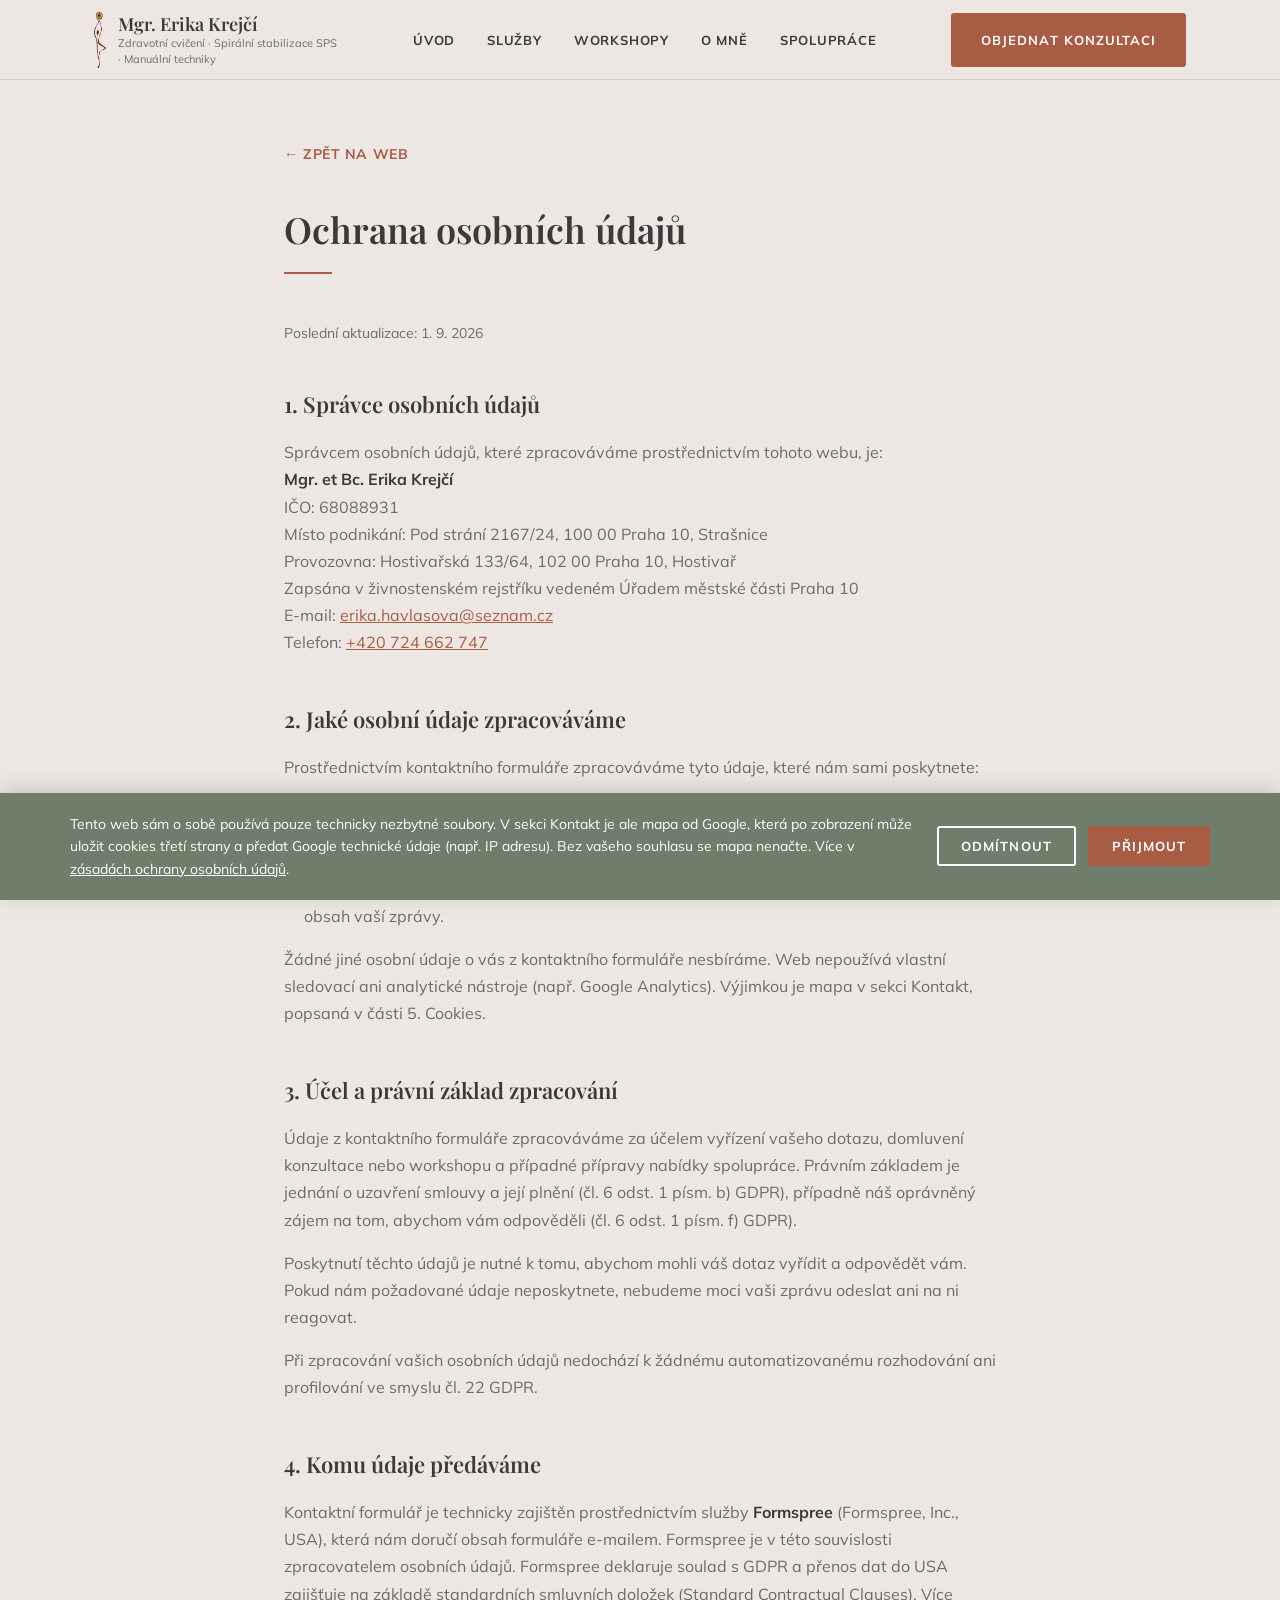
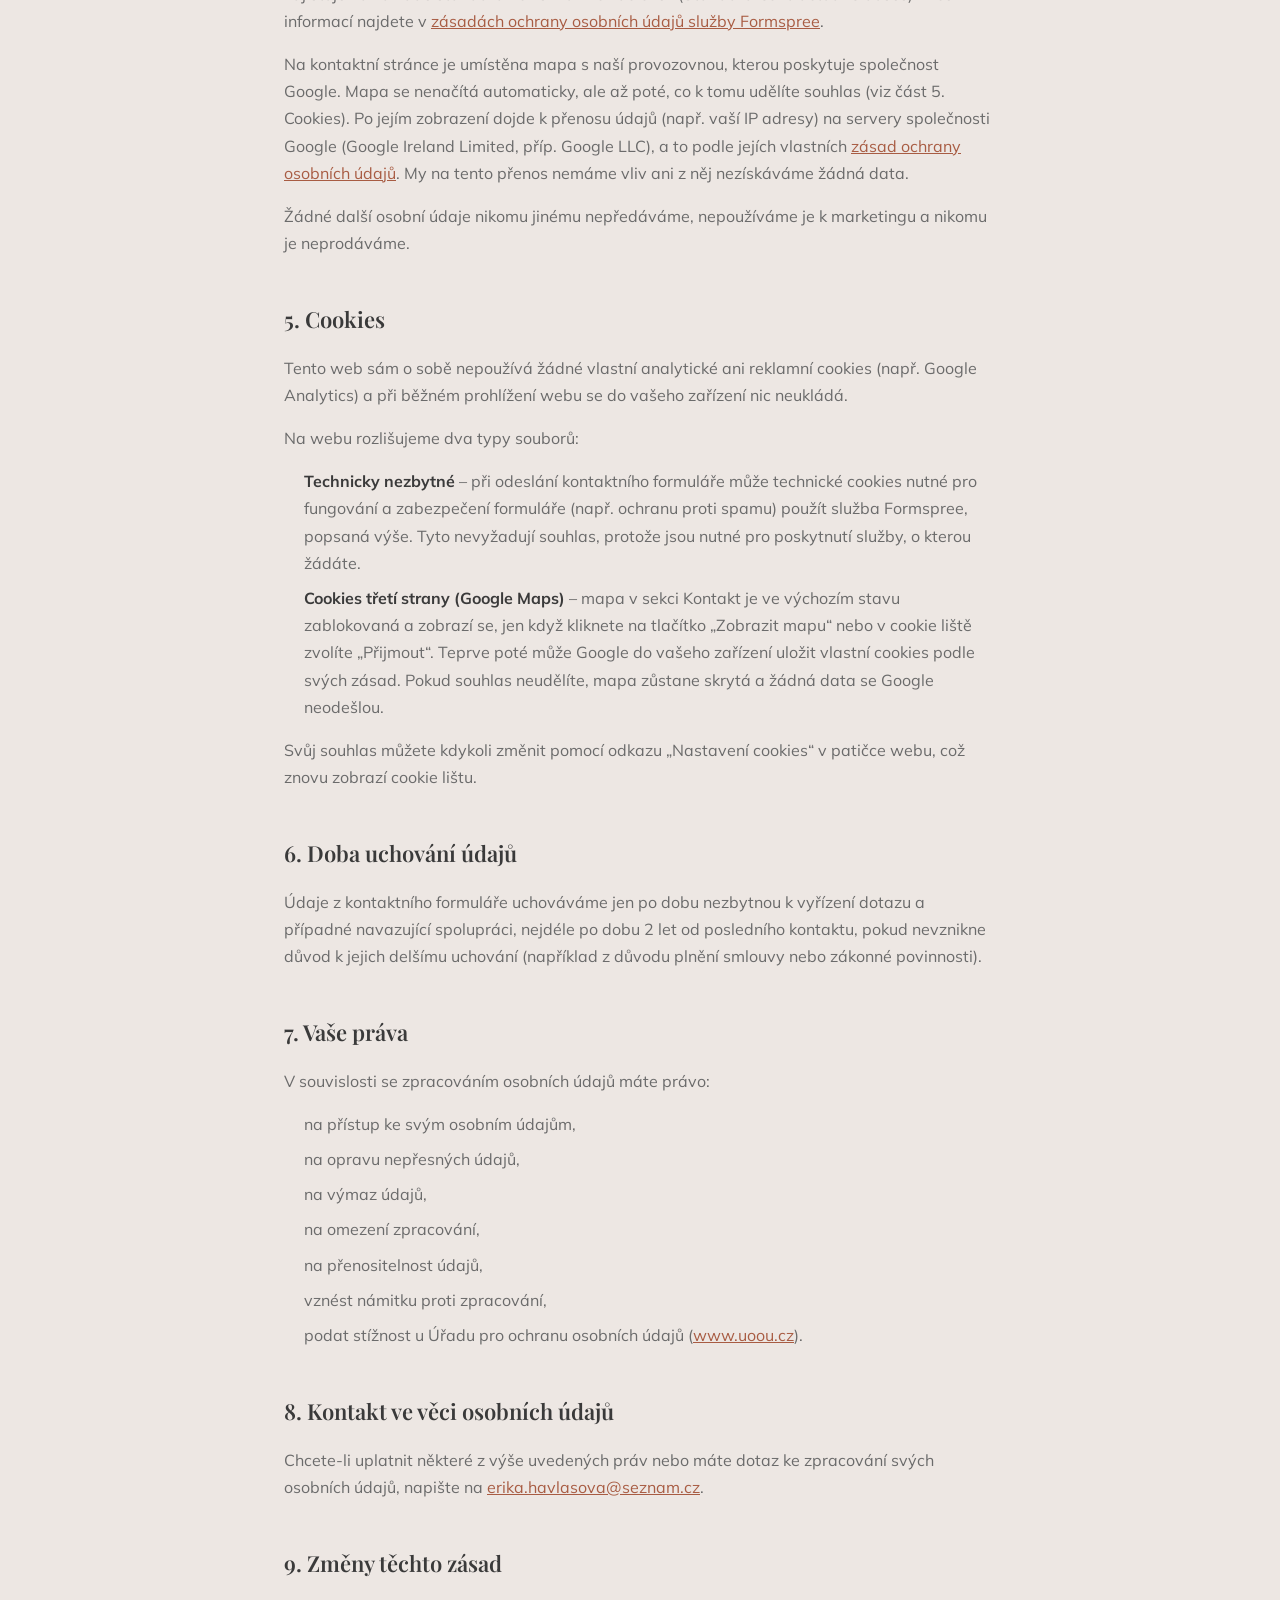
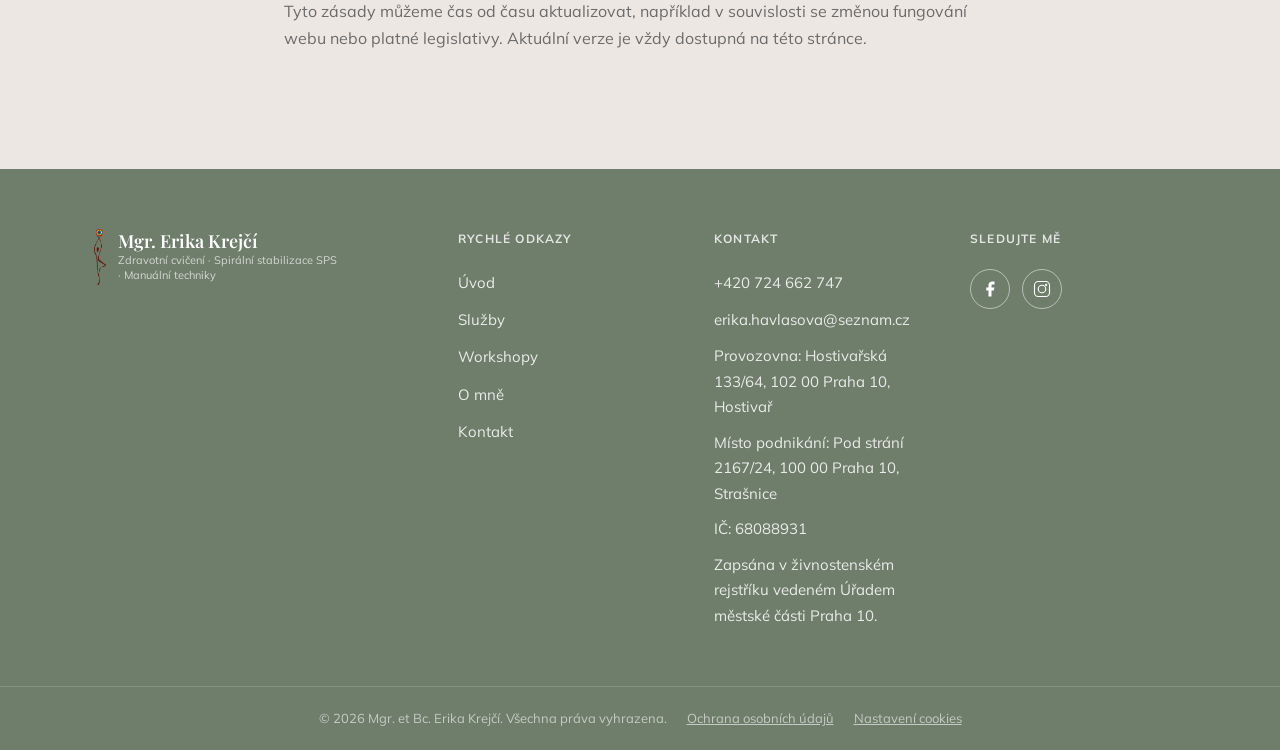
==== ochrana-osobnich-udaju.html @ 01b0af44 "Initial commit: static website for Mgr. Erika Krejčí Static HTML/CSS/JS site with real content, Form" ====
<!DOCTYPE html>
<html lang="cs">
<head>
  <meta charset="UTF-8">
  <meta name="viewport" content="width=device-width, initial-scale=1.0">
  <meta name="robots" content="noindex, follow">
  <meta name="description" content="Zásady ochrany osobních údajů webu Mgr. et Bc. Erika Krejčí.">
  <title>Ochrana osobních údajů | Mgr. et Bc. Erika Krejčí</title>
  <link rel="icon" href="favicon.ico" sizes="any">
  <link rel="icon" type="image/png" sizes="32x32" href="img/favicon-32.png">
  <link rel="icon" type="image/png" sizes="16x16" href="img/favicon-16.png">
  <link rel="apple-touch-icon" sizes="180x180" href="img/apple-touch-icon.png">
  <link rel="preload" href="fonts/mulish-700.woff2" as="font" type="font/woff2" crossorigin>
  <link rel="preload" href="fonts/playfair-600.woff2" as="font" type="font/woff2" crossorigin>
  <link rel="stylesheet" href="css/fonts.css">
  <link rel="stylesheet" href="css/style.css">
</head>
<body>

  <!-- Header -->
  <header class="header" id="header">
    <div class="container header__inner">
      <a href="index.html#uvod" class="logo" aria-label="Mgr. Erika Krejčí, úvod">
        <img src="img/logo.png" alt="Logo Mgr. Erika Krejčí" class="logo__icon">
        <div class="logo__text">
          <span class="logo__name">Mgr. Erika Krejčí</span>
          <span class="logo__tagline">Zdravotní cvičení · Spirální stabilizace SPS · Manuální techniky</span>
        </div>
      </a>

      <nav class="nav" id="nav" aria-label="Hlavní navigace">
        <ul class="nav__list">
          <li><a href="index.html#uvod" class="nav__link">Úvod</a></li>
          <li><a href="index.html#sluzby" class="nav__link">Služby</a></li>
          <li><a href="index.html#workshopy" class="nav__link">Workshopy</a></li>
          <li><a href="index.html#o-mne" class="nav__link">O mně</a></li>
          <li><a href="index.html#spoluprace" class="nav__link">Spolupráce</a></li>
        </ul>
      </nav>

      <a href="index.html#kontakt" class="btn btn--primary header__cta">Objednat konzultaci</a>

      <button class="nav-toggle" id="navToggle" aria-label="Otevřít menu" aria-expanded="false" aria-controls="nav">
        <span></span>
        <span></span>
        <span></span>
      </button>
    </div>
  </header>

  <main>
    <section class="legal">
      <div class="container legal__container">
        <a href="index.html" class="legal__back">← Zpět na web</a>
        <h1 class="section__title">Ochrana osobních údajů</h1>
        <p class="legal__updated">Poslední aktualizace: 1. 9. 2026</p>

        <div class="legal__content">
          <h2>1. Správce osobních údajů</h2>
          <p>
            Správcem osobních údajů, které zpracováváme prostřednictvím tohoto webu, je:<br>
            <strong>Mgr. et Bc. Erika Krejčí</strong><br>
            IČO: 68088931<br>
            Místo podnikání: Pod strání 2167/24, 100 00 Praha 10, Strašnice<br>
            Provozovna: Hostivařská 133/64, 102 00 Praha 10, Hostivař<br>
            Zapsána v živnostenském rejstříku vedeném Úřadem městské části Praha 10<br>
            E-mail: <a href="mailto:erika.havlasova@seznam.cz">erika.havlasova@seznam.cz</a><br>
            Telefon: <a href="tel:+420724662747">+420 724 662 747</a>
          </p>

          <h2>2. Jaké osobní údaje zpracováváme</h2>
          <p>Prostřednictvím kontaktního formuláře zpracováváme tyto údaje, které nám sami poskytnete:</p>
          <ul>
            <li>jméno a příjmení,</li>
            <li>e-mailová adresa,</li>
            <li>telefonní číslo (nepovinné),</li>
            <li>obsah vaší zprávy.</li>
          </ul>
          <p>Žádné jiné osobní údaje o vás z kontaktního formuláře nesbíráme. Web nepoužívá vlastní sledovací ani analytické nástroje (např. Google Analytics). Výjimkou je mapa v sekci Kontakt, popsaná v části 5. Cookies.</p>

          <h2>3. Účel a právní základ zpracování</h2>
          <p>
            Údaje z kontaktního formuláře zpracováváme za účelem vyřízení vašeho dotazu, domluvení konzultace nebo
            workshopu a případné přípravy nabídky spolupráce. Právním základem je jednání o uzavření smlouvy a její
            plnění (čl. 6 odst. 1 písm. b) GDPR), případně náš oprávněný zájem na tom, abychom vám odpověděli
            (čl. 6 odst. 1 písm. f) GDPR).
          </p>
          <p>
            Poskytnutí těchto údajů je nutné k tomu, abychom mohli váš dotaz vyřídit a odpovědět vám. Pokud nám
            požadované údaje neposkytnete, nebudeme moci vaši zprávu odeslat ani na ni reagovat.
          </p>
          <p>
            Při zpracování vašich osobních údajů nedochází k žádnému automatizovanému rozhodování ani profilování
            ve smyslu čl. 22 GDPR.
          </p>

          <h2>4. Komu údaje předáváme</h2>
          <p>
            Kontaktní formulář je technicky zajištěn prostřednictvím služby <strong>Formspree</strong>
            (Formspree, Inc., USA), která nám doručí obsah formuláře e-mailem. Formspree je v této souvislosti
            zpracovatelem osobních údajů. Formspree deklaruje soulad s GDPR a přenos dat do USA zajišťuje na základě
            standardních smluvních doložek (Standard Contractual Clauses). Více informací najdete v
            <a href="https://formspree.io/legal/privacy-policy/" target="_blank" rel="noopener noreferrer">zásadách ochrany osobních údajů služby Formspree</a>.
          </p>
          <p>
            Na kontaktní stránce je umístěna mapa s naší provozovnou, kterou poskytuje společnost Google. Mapa se
            nenačítá automaticky, ale až poté, co k tomu udělíte souhlas (viz část 5. Cookies). Po jejím zobrazení
            dojde k přenosu údajů (např. vaší IP adresy) na servery společnosti Google (Google Ireland Limited,
            příp. Google LLC), a to podle jejích vlastních
            <a href="https://policies.google.com/privacy" target="_blank" rel="noopener noreferrer">zásad ochrany osobních údajů</a>.
            My na tento přenos nemáme vliv ani z něj nezískáváme žádná data.
          </p>
          <p>Žádné další osobní údaje nikomu jinému nepředáváme, nepoužíváme je k marketingu a nikomu je neprodáváme.</p>

          <h2>5. Cookies</h2>
          <p>
            Tento web sám o sobě nepoužívá žádné vlastní analytické ani reklamní cookies (např. Google Analytics)
            a při běžném prohlížení webu se do vašeho zařízení nic neukládá.
          </p>
          <p>Na webu rozlišujeme dva typy souborů:</p>
          <ul>
            <li>
              <strong>Technicky nezbytné</strong> – při odeslání kontaktního formuláře může technické cookies nutné
              pro fungování a zabezpečení formuláře (např. ochranu proti spamu) použít služba Formspree, popsaná
              výše. Tyto nevyžadují souhlas, protože jsou nutné pro poskytnutí služby, o kterou žádáte.
            </li>
            <li>
              <strong>Cookies třetí strany (Google Maps)</strong> – mapa v sekci Kontakt je ve výchozím stavu
              zablokovaná a zobrazí se, jen když kliknete na tlačítko „Zobrazit mapu“ nebo v cookie liště zvolíte
              „Přijmout“. Teprve poté může Google do vašeho zařízení uložit vlastní cookies podle svých zásad.
              Pokud souhlas neudělíte, mapa zůstane skrytá a žádná data se Google neodešlou.
            </li>
          </ul>
          <p>
            Svůj souhlas můžete kdykoli změnit pomocí odkazu „Nastavení cookies“ v patičce webu, což znovu zobrazí
            cookie lištu.
          </p>

          <h2>6. Doba uchování údajů</h2>
          <p>
            Údaje z kontaktního formuláře uchováváme jen po dobu nezbytnou k vyřízení dotazu a případné navazující
            spolupráci, nejdéle po dobu 2 let od posledního kontaktu, pokud nevznikne důvod k jejich delšímu uchování
            (například z důvodu plnění smlouvy nebo zákonné povinnosti).
          </p>

          <h2>7. Vaše práva</h2>
          <p>V souvislosti se zpracováním osobních údajů máte právo:</p>
          <ul>
            <li>na přístup ke svým osobním údajům,</li>
            <li>na opravu nepřesných údajů,</li>
            <li>na výmaz údajů,</li>
            <li>na omezení zpracování,</li>
            <li>na přenositelnost údajů,</li>
            <li>vznést námitku proti zpracování,</li>
            <li>podat stížnost u Úřadu pro ochranu osobních údajů (<a href="https://www.uoou.cz" target="_blank" rel="noopener noreferrer">www.uoou.cz</a>).</li>
          </ul>

          <h2>8. Kontakt ve věci osobních údajů</h2>
          <p>
            Chcete-li uplatnit některé z výše uvedených práv nebo máte dotaz ke zpracování svých osobních údajů,
            napište na <a href="mailto:erika.havlasova@seznam.cz">erika.havlasova@seznam.cz</a>.
          </p>

          <h2>9. Změny těchto zásad</h2>
          <p>
            Tyto zásady můžeme čas od času aktualizovat, například v souvislosti se změnou fungování webu nebo
            platné legislativy. Aktuální verze je vždy dostupná na této stránce.
          </p>
        </div>
      </div>
    </section>
  </main>

  <!-- Footer -->
  <footer class="footer">
    <div class="container footer__inner">
      <div class="footer__brand">
        <a href="index.html#uvod" class="logo logo--footer" aria-label="Mgr. Erika Krejčí, úvod">
          <img src="img/logo.png" alt="Logo Mgr. Erika Krejčí" class="logo__icon">
          <div class="logo__text">
            <span class="logo__name">Mgr. Erika Krejčí</span>
            <span class="logo__tagline">Zdravotní cvičení · Spirální stabilizace SPS · Manuální techniky</span>
          </div>
        </a>
      </div>

      <div class="footer__links">
        <h3 class="footer__heading">Rychlé odkazy</h3>
        <ul class="footer__list">
          <li><a href="index.html#uvod">Úvod</a></li>
          <li><a href="index.html#sluzby">Služby</a></li>
          <li><a href="index.html#workshopy">Workshopy</a></li>
          <li><a href="index.html#o-mne">O mně</a></li>
          <li><a href="index.html#kontakt">Kontakt</a></li>
        </ul>
      </div>

      <div class="footer__contact">
        <h3 class="footer__heading">Kontakt</h3>
        <ul class="footer__list">
          <li><a href="tel:+420724662747">+420 724 662 747</a></li>
          <li><a href="mailto:erika.havlasova@seznam.cz">erika.havlasova@seznam.cz</a></li>
          <li>Provozovna: Hostivařská 133/64, 102 00 Praha 10, Hostivař</li>
          <li>Místo podnikání: Pod strání 2167/24, 100 00 Praha 10, Strašnice</li>
          <li>IČ: 68088931</li>
          <li>Zapsána v živnostenském rejstříku vedeném Úřadem městské části Praha 10.</li>
        </ul>
      </div>

      <div class="footer__social">
        <h3 class="footer__heading">Sledujte mě</h3>
        <div class="footer__social-links">
          <a href="#" class="footer__social-link" aria-label="Facebook">
            <svg viewBox="0 0 24 24" fill="currentColor" aria-hidden="true"><path d="M18 2h-3a5 5 0 00-5 5v3H7v4h3v8h4v-8h3l1-4h-4V7a1 1 0 011-1h3z"/></svg>
          </a>
          <a href="#" class="footer__social-link" aria-label="Instagram">
            <svg viewBox="0 0 24 24" fill="none" stroke="currentColor" stroke-width="1.5" aria-hidden="true"><rect x="2" y="2" width="20" height="20" rx="5"/><circle cx="12" cy="12" r="5"/><circle cx="17.5" cy="6.5" r="1.5" fill="currentColor" stroke="none"/></svg>
          </a>
        </div>
      </div>
    </div>

    <div class="footer__bottom">
      <div class="container footer__bottom-inner">
        <p>&copy; 2026 Mgr. et Bc. Erika Krejčí. Všechna práva vyhrazena.</p>
        <a href="ochrana-osobnich-udaju.html" class="footer__bottom-link">Ochrana osobních údajů</a>
        <button type="button" class="footer__bottom-link footer__bottom-link--btn" id="cookieSettingsLink">Nastavení cookies</button>
      </div>
    </div>
  </footer>

  <!-- Cookie lišta: souhlas s cookies třetích stran (Google Maps) -->
  <div class="cookie-banner" id="cookieBanner" role="dialog" aria-live="polite" aria-label="Nastavení cookies" hidden>
    <div class="cookie-banner__inner">
      <p class="cookie-banner__text">
        Tento web sám o sobě používá pouze technicky nezbytné soubory. V sekci Kontakt je ale mapa od Google, která
        po zobrazení může uložit cookies třetí strany a předat Google technické údaje (např. IP adresu). Bez vašeho
        souhlasu se mapa nenačte. Více v <a href="ochrana-osobnich-udaju.html">zásadách ochrany osobních údajů</a>.
      </p>
      <div class="cookie-banner__actions">
        <button type="button" class="btn btn--outline cookie-banner__btn" id="cookieReject">Odmítnout</button>
        <button type="button" class="btn btn--primary cookie-banner__btn" id="cookieAccept">Přijmout</button>
      </div>
    </div>
  </div>

  <script src="js/main.js"></script>
</body>
</html>
---- css/fonts.css ----
/* Self-hosted fonts, custom-subset to guarantee full Czech diacritic
   support (č, ď, ě, ň, ř, š, ť, ů, ž, …). Each file is a single face
   with no unicode-range splitting, so there is no risk of the browser
   picking a fallback system font mid-word for accented capitals. */

/* --- Mulish (body text) --- */
@font-face {
  font-family: 'Mulish';
  font-style: normal;
  font-weight: 300;
  font-display: swap;
  src: url('../fonts/mulish-300.woff2') format('woff2');
}

@font-face {
  font-family: 'Mulish';
  font-style: normal;
  font-weight: 400;
  font-display: swap;
  src: url('../fonts/mulish-400.woff2') format('woff2');
}

@font-face {
  font-family: 'Mulish';
  font-style: normal;
  font-weight: 700;
  font-display: swap;
  src: url('../fonts/mulish-700.woff2') format('woff2');
}

/* --- Playfair Display (headings) --- */
@font-face {
  font-family: 'Playfair Display';
  font-style: normal;
  font-weight: 400;
  font-display: swap;
  src: url('../fonts/playfair-400.woff2') format('woff2');
}

@font-face {
  font-family: 'Playfair Display';
  font-style: italic;
  font-weight: 400;
  font-display: swap;
  src: url('../fonts/playfair-400-italic.woff2') format('woff2');
}

@font-face {
  font-family: 'Playfair Display';
  font-style: normal;
  font-weight: 600;
  font-display: swap;
  src: url('../fonts/playfair-600.woff2') format('woff2');
}

@font-face {
  font-family: 'Playfair Display';
  font-style: normal;
  font-weight: 700;
  font-display: swap;
  src: url('../fonts/playfair-700.woff2') format('woff2');
}
---- css/style.css ----
/* =============================================
   Mgr. Erika Krejčí – Static Website Styles
   ============================================= */

/* --- CSS Variables --- */
:root {
  --color-primary: #A85C43;
  --color-primary-dark: #8f4d38;
  --color-secondary: #DDBEAC;
  --color-bg: #EDE7E3;
  --color-bg-alt: #e4dcd6;
  --color-footer: #6F7D6B;
  --color-footer-dark: #5c6a58;
  --color-accent-gold: #E0C36A;
  --color-accent-blue: #7FA7B8;
  --color-text: #3a3a3a;
  --color-text-light: #6b6b6b;
  --color-white: #ffffff;
  --color-border: #d5ccc6;

  --font-heading: 'Playfair Display', 'Georgia', 'Times New Roman', serif;
  --font-body: 'Mulish', 'Segoe UI', 'Helvetica Neue', Arial, sans-serif;

  --container-max: 1140px;
  --header-height: 80px;
  --radius: 3px;
  --transition: 0.25s ease;
}

/* --- Reset & Base --- */
*,
*::before,
*::after {
  box-sizing: border-box;
  margin: 0;
  padding: 0;
}

html {
  scroll-behavior: smooth;
  scroll-padding-top: var(--header-height);
}

body {
  font-family: var(--font-body);
  font-size: 16px;
  line-height: 1.7;
  color: var(--color-text);
  background-color: var(--color-bg);
  -webkit-font-smoothing: antialiased;
}

img {
  max-width: 100%;
  height: auto;
  display: block;
}

a {
  color: inherit;
  text-decoration: none;
}

ul {
  list-style: none;
}

/* --- Utilities --- */
.container {
  width: 100%;
  max-width: var(--container-max);
  margin: 0 auto;
  padding: 0 24px;
}

.section {
  padding: 80px 0;
}

.section--alt {
  background-color: var(--color-bg-alt);
}

.section__title {
  font-family: var(--font-heading);
  font-size: clamp(1.75rem, 3vw, 2.25rem);
  font-weight: 600;
  color: var(--color-text);
  margin-bottom: 48px;
  position: relative;
}

.section__title::after {
  content: '';
  display: block;
  width: 48px;
  height: 2px;
  background-color: var(--color-primary);
  margin-top: 12px;
}

.section__title--center {
  text-align: center;
}

.section__title--center::after {
  margin-left: auto;
  margin-right: auto;
}

/* --- Buttons --- */
.btn {
  display: inline-block;
  font-family: var(--font-body);
  font-size: 0.8125rem;
  font-weight: 700;
  letter-spacing: 0.08em;
  text-transform: uppercase;
  padding: 14px 28px;
  border-radius: var(--radius);
  border: 2px solid transparent;
  cursor: pointer;
  transition: background-color var(--transition), color var(--transition), border-color var(--transition);
  text-align: center;
  white-space: nowrap;
}

.btn--primary {
  background-color: var(--color-primary);
  color: var(--color-white);
  border-color: var(--color-primary);
}

.btn--primary:hover {
  background-color: var(--color-primary-dark);
  border-color: var(--color-primary-dark);
}

.btn--outline {
  background-color: transparent;
  color: var(--color-primary);
  border-color: var(--color-primary);
}

.btn--outline:hover {
  background-color: var(--color-primary);
  color: var(--color-white);
}

.btn--full {
  width: 100%;
}

/* --- Header --- */
.header {
  position: fixed;
  top: 0;
  left: 0;
  right: 0;
  z-index: 1000;
  background-color: var(--color-bg);
  border-bottom: 1px solid var(--color-border);
  height: var(--header-height);
}

.header__inner {
  display: flex;
  align-items: center;
  justify-content: space-between;
  height: var(--header-height);
  gap: 24px;
}

/* Logo */
.logo {
  display: flex;
  align-items: center;
  gap: 12px;
  flex-shrink: 0;
}

.logo__icon {
  height: 56px;
  width: auto;
  object-fit: contain;
  flex-shrink: 0;
}

.logo__name {
  display: block;
  font-family: var(--font-heading);
  font-size: 1.125rem;
  font-weight: 600;
  color: var(--color-text);
  line-height: 1.3;
}

.logo__tagline {
  display: block;
  font-size: 0.6875rem;
  color: var(--color-text-light);
  line-height: 1.4;
  max-width: 220px;
}

/* Navigation */
.nav__list {
  display: flex;
  align-items: center;
  gap: 32px;
}

.nav__link {
  display: block;
  font-size: 0.8125rem;
  font-weight: 700;
  letter-spacing: 0.06em;
  text-transform: uppercase;
  color: var(--color-text);
  white-space: nowrap;
  transition: color var(--transition);
}

.nav__link:hover {
  color: var(--color-primary);
}

.header__cta {
  flex-shrink: 0;
}

/* Mobile toggle */
.nav-toggle {
  display: none;
  flex-direction: column;
  justify-content: center;
  gap: 5px;
  width: 32px;
  height: 32px;
  background: none;
  border: none;
  cursor: pointer;
  padding: 0;
}

.nav-toggle span {
  display: block;
  width: 100%;
  height: 2px;
  background-color: var(--color-text);
  transition: transform var(--transition), opacity var(--transition);
}

.nav-toggle[aria-expanded="true"] span:nth-child(1) {
  transform: translateY(7px) rotate(45deg);
}

.nav-toggle[aria-expanded="true"] span:nth-child(2) {
  opacity: 0;
}

.nav-toggle[aria-expanded="true"] span:nth-child(3) {
  transform: translateY(-7px) rotate(-45deg);
}

/* --- Hero --- */
.hero {
  padding-top: calc(var(--header-height) + 60px);
  padding-bottom: 80px;
  min-height: 90vh;
  display: flex;
  align-items: center;
}

.hero__inner {
  display: grid;
  grid-template-columns: 1fr 1fr;
  gap: 60px;
  align-items: center;
}

.hero__title {
  font-family: var(--font-heading);
  font-size: clamp(2.25rem, 5vw, 3.5rem);
  font-weight: 600;
  line-height: 1.2;
  color: var(--color-text);
  margin-bottom: 24px;
}

.hero__title em {
  font-style: italic;
  color: var(--color-primary);
}

.hero__text {
  font-size: 1.0625rem;
  color: var(--color-text-light);
  margin-bottom: 36px;
  max-width: 480px;
}

.hero__actions {
  display: flex;
  flex-wrap: wrap;
  gap: 16px;
}

.hero__photo {
  display: block;
  width: 100%;
  aspect-ratio: 4 / 5;
  object-fit: cover;
  border-radius: var(--radius);
}

/* --- Services --- */
.services__grid {
  display: grid;
  grid-template-columns: repeat(4, 1fr);
  gap: 0;
  border-top: 1px solid var(--color-border);
}

.service-card {
  padding: 36px 28px;
  border-right: 1px solid var(--color-border);
  border-bottom: 1px solid var(--color-border);
}

.service-card:nth-child(4n) {
  border-right: none;
}

.service-card__title {
  font-family: var(--font-body);
  font-size: 1rem;
  font-weight: 700;
  color: var(--color-text);
  margin-bottom: 16px;
}

.service-card__text {
  font-size: 0.9375rem;
  color: var(--color-text-light);
  margin-bottom: 24px;
}

.service-card__link {
  display: inline-block;
  background: none;
  border: none;
  padding: 0;
  font-family: inherit;
  font-size: 0.8125rem;
  font-weight: 700;
  letter-spacing: 0.04em;
  text-transform: uppercase;
  color: var(--color-primary);
  cursor: pointer;
  transition: opacity var(--transition);
}

.service-card__link:hover {
  opacity: 0.7;
}

/* --- Workshops --- */
.workshops__header {
  margin-bottom: 48px;
}

.workshops__intro {
  max-width: 560px;
}

.workshops__text {
  color: var(--color-text-light);
  margin-bottom: 28px;
}

.workshops__grid {
  display: grid;
  grid-template-columns: repeat(3, 1fr);
  gap: 24px;
}

.workshop-card {
  background-color: var(--color-bg);
  padding: 32px 28px;
  border-radius: var(--radius);
  border: 1px solid var(--color-border);
}

.workshop-card__image {
  display: block;
  aspect-ratio: 4 / 3;
  object-fit: cover;
  border-radius: calc(var(--radius) - 6px) calc(var(--radius) - 6px) 0 0;
  margin: -32px -28px 20px;
  width: calc(100% + 56px);
  max-width: none;
}

.workshop-card__date,
.workshop-card__tag {
  display: block;
  font-size: 0.8125rem;
  font-weight: 700;
  letter-spacing: 0.04em;
  text-transform: uppercase;
  color: var(--color-primary);
  margin-bottom: 12px;
}

.workshop-card__title {
  font-family: var(--font-body);
  font-size: 1.0625rem;
  font-weight: 700;
  color: var(--color-text);
  margin-bottom: 12px;
}

.workshop-card__text {
  font-size: 0.9375rem;
  color: var(--color-text-light);
  margin-bottom: 20px;
}

.workshop-card__link {
  display: inline-block;
  background: none;
  border: none;
  padding: 0;
  font-family: inherit;
  font-size: 0.8125rem;
  font-weight: 700;
  letter-spacing: 0.04em;
  text-transform: uppercase;
  color: var(--color-primary);
  cursor: pointer;
  transition: opacity var(--transition);
}

.workshop-card__link:hover {
  opacity: 0.7;
}

/* --- About --- */
.about__inner {
  display: grid;
  grid-template-columns: 1fr 1fr;
  gap: 60px;
  align-items: start;
}

.about__text {
  color: var(--color-text-light);
  margin-bottom: 20px;
}

.about__quote {
  font-family: var(--font-heading);
  font-style: italic;
  font-size: 1.1875rem;
  line-height: 1.5;
  color: var(--color-text);
  border-left: 3px solid var(--color-primary);
  padding-left: 20px;
  margin-bottom: 28px;
}

.about__quote cite {
  display: block;
  margin-top: 8px;
  font-family: var(--font-body);
  font-style: normal;
  font-size: 0.8125rem;
  letter-spacing: 0.02em;
  color: var(--color-text-light);
}

.about__credentials {
  margin: 8px 0 28px;
}

.about__credentials-title {
  font-size: 0.75rem;
  font-weight: 700;
  letter-spacing: 0.08em;
  text-transform: uppercase;
  color: var(--color-text);
  margin-bottom: 14px;
}

.about__credentials-list {
  display: grid;
  grid-template-columns: 1fr 1fr;
  gap: 10px 24px;
}

.about__credentials-list li {
  position: relative;
  padding-left: 16px;
  font-size: 0.9375rem;
  line-height: 1.5;
  color: var(--color-text-light);
}

.about__credentials-list li::before {
  content: '';
  position: absolute;
  left: 0;
  top: 0.6em;
  width: 6px;
  height: 6px;
  border-radius: 50%;
  background-color: var(--color-primary);
}

.about__content .btn {
  margin-top: 12px;
}

.about__photo {
  display: block;
  width: 100%;
  aspect-ratio: 4 / 5;
  object-fit: cover;
  border-radius: var(--radius);
}

/* --- Partners --- */
.partners__list {
  display: flex;
  flex-wrap: wrap;
  justify-content: center;
  align-items: center;
  gap: 40px 56px;
}

.partners__item {
  font-size: 0.875rem;
  font-weight: 700;
  letter-spacing: 0.1em;
  text-transform: uppercase;
  color: var(--color-text-light);
  opacity: 0.7;
}

/* --- Contact --- */
.contact__inner {
  display: grid;
  grid-template-columns: 1fr 1.4fr;
  gap: 60px;
  align-items: start;
}

.contact__info {
  display: flex;
  flex-direction: column;
  gap: 32px;
}

.contact__item {
  display: flex;
  align-items: flex-start;
  gap: 16px;
}

.contact__map {
  position: relative;
  width: 100%;
  aspect-ratio: 4 / 3;
  border-radius: var(--radius);
  overflow: hidden;
  border: 1px solid var(--color-border);
}

.contact__map iframe {
  position: absolute;
  inset: 0;
  width: 100%;
  height: 100%;
  border: 0;
}


.contact__icon {
  width: 24px;
  height: 24px;
  color: var(--color-primary);
  flex-shrink: 0;
  margin-top: 2px;
}

.contact__label {
  display: block;
  font-size: 0.75rem;
  font-weight: 700;
  letter-spacing: 0.06em;
  text-transform: uppercase;
  color: var(--color-text-light);
  margin-bottom: 4px;
}

.contact__value {
  font-size: 1rem;
  color: var(--color-text);
  transition: color var(--transition);
}

a.contact__value:hover {
  color: var(--color-primary);
}

/* Form */
.contact__form {
  display: flex;
  flex-direction: column;
  gap: 20px;
}

.form-group {
  display: flex;
  flex-direction: column;
  gap: 6px;
}

.form-label {
  font-size: 0.8125rem;
  font-weight: 700;
  color: var(--color-text);
}

.form-input {
  font-family: var(--font-body);
  font-size: 1rem;
  padding: 12px 16px;
  border: 1px solid var(--color-border);
  border-radius: var(--radius);
  background-color: var(--color-white);
  color: var(--color-text);
  transition: border-color var(--transition);
  width: 100%;
}

.form-input:focus {
  outline: none;
  border-color: var(--color-primary);
}

.form-textarea {
  resize: vertical;
  min-height: 120px;
}

.form-status {
  font-size: 0.875rem;
  text-align: center;
  min-height: 1.5em;
}

.form-status--success {
  color: var(--color-footer);
}

.form-status--error {
  color: #c0392b;
}

.form-honeypot {
  position: absolute;
  width: 1px;
  height: 1px;
  opacity: 0;
  overflow: hidden;
  pointer-events: none;
}

.form-note {
  font-size: 0.8125rem;
  line-height: 1.5;
  color: var(--color-text-light);
  text-align: center;
  margin-top: 4px;
}

.form-note a {
  color: var(--color-primary);
  text-decoration: underline;
}

/* --- Footer --- */
.footer {
  background-color: var(--color-footer);
  color: var(--color-white);
  padding-top: 60px;
}

.footer__inner {
  display: grid;
  grid-template-columns: 1.5fr 1fr 1fr 1fr;
  gap: 40px;
  padding-bottom: 48px;
}

.logo--footer .logo__name {
  color: var(--color-white);
}

.logo--footer .logo__tagline {
  color: rgba(255, 255, 255, 0.7);
}

.footer__heading {
  font-family: var(--font-body);
  font-size: 0.75rem;
  font-weight: 700;
  letter-spacing: 0.1em;
  text-transform: uppercase;
  margin-bottom: 20px;
  opacity: 0.8;
}

.footer__list li {
  margin-bottom: 10px;
}

.footer__list a {
  font-size: 0.9375rem;
  opacity: 0.85;
  transition: opacity var(--transition);
}

.footer__list a:hover {
  opacity: 1;
}

.footer__list li:not(:has(a)) {
  font-size: 0.9375rem;
  opacity: 0.85;
}

.footer__social-links {
  display: flex;
  gap: 12px;
}

.footer__social-link {
  display: flex;
  align-items: center;
  justify-content: center;
  width: 40px;
  height: 40px;
  border-radius: 50%;
  border: 1.5px solid rgba(255, 255, 255, 0.5);
  color: var(--color-white);
  transition: background-color var(--transition), border-color var(--transition);
}

.footer__social-link svg {
  width: 18px;
  height: 18px;
}

.footer__social-link:hover {
  background-color: rgba(255, 255, 255, 0.15);
  border-color: var(--color-white);
}

.footer__bottom {
  border-top: 1px solid rgba(255, 255, 255, 0.15);
  padding: 20px 0;
}

.footer__bottom-inner {
  display: flex;
  flex-wrap: wrap;
  align-items: center;
  justify-content: center;
  gap: 8px 20px;
}

.footer__bottom p {
  font-size: 0.8125rem;
  opacity: 0.6;
  text-align: center;
}

.footer__bottom-link {
  font-size: 0.8125rem;
  color: var(--color-white);
  opacity: 0.6;
  text-decoration: underline;
  transition: opacity var(--transition);
}

.footer__bottom-link:hover {
  opacity: 1;
}

.footer__bottom-link--btn {
  background: none;
  border: none;
  padding: 0;
  font-family: inherit;
  cursor: pointer;
}

/* --- Contact map placeholder (blocked until cookie consent) --- */
.contact__map-placeholder {
  position: absolute;
  inset: 0;
  display: flex;
  flex-direction: column;
  align-items: center;
  justify-content: center;
  gap: 12px;
  padding: 24px;
  text-align: center;
  background-color: var(--color-bg-alt);
}

.contact__map-placeholder svg {
  width: 32px;
  height: 32px;
  color: var(--color-primary);
}

.contact__map-placeholder p {
  max-width: 280px;
  font-size: 0.875rem;
  color: var(--color-text-light);
}

/* --- Cookie consent banner --- */
.cookie-banner {
  position: fixed;
  left: 0;
  right: 0;
  bottom: 0;
  z-index: 1200;
  background-color: var(--color-footer);
  color: var(--color-white);
  padding: 20px;
  box-shadow: 0 -4px 20px rgba(0, 0, 0, 0.15);
}

.cookie-banner__inner {
  max-width: var(--container-max);
  margin: 0 auto;
  display: flex;
  flex-wrap: wrap;
  align-items: center;
  justify-content: space-between;
  gap: 16px 24px;
}

.cookie-banner__text {
  flex: 1 1 480px;
  font-size: 0.875rem;
  line-height: 1.6;
}

.cookie-banner__text a {
  color: var(--color-white);
  text-decoration: underline;
}

.cookie-banner__actions {
  display: flex;
  flex-wrap: wrap;
  gap: 12px;
  flex-shrink: 0;
}

.cookie-banner__btn {
  padding: 10px 22px;
}

.cookie-banner .btn--outline {
  color: var(--color-white);
  border-color: var(--color-white);
}

.cookie-banner .btn--outline:hover {
  background-color: var(--color-white);
  color: var(--color-footer-dark);
}

/* --- Responsive --- */

/* Nav collapses to hamburger well before the desktop nav (logo + 5 links +
   CTA button) would run out of room and start wrapping/overflowing. */
@media (max-width: 1150px) {
  .nav-toggle {
    display: flex;
  }

  .nav {
    position: fixed;
    top: var(--header-height);
    left: 0;
    right: 0;
    background-color: var(--color-bg);
    border-bottom: 1px solid var(--color-border);
    padding: 24px;
    transform: translateY(-110%);
    opacity: 0;
    visibility: hidden;
    transition: transform var(--transition), opacity var(--transition), visibility var(--transition);
  }

  .nav.is-open {
    transform: translateY(0);
    opacity: 1;
    visibility: visible;
  }

  .nav__list {
    flex-direction: column;
    align-items: flex-start;
    gap: 20px;
  }

  .header__cta {
    display: none;
  }

  .logo__tagline {
    display: none;
  }
}

@media (max-width: 1024px) {
  .services__grid {
    grid-template-columns: repeat(2, 1fr);
  }

  .service-card:nth-child(4n) {
    border-right: 1px solid var(--color-border);
  }

  .service-card:nth-child(2n) {
    border-right: none;
  }

  .workshops__grid {
    grid-template-columns: 1fr;
    max-width: 480px;
  }

  .footer__inner {
    grid-template-columns: 1fr 1fr;
  }
}

@media (max-width: 768px) {
  .section {
    padding: 60px 0;
  }

  .hero__inner {
    grid-template-columns: 1fr;
    gap: 40px;
    text-align: center;
  }

  .hero__text {
    max-width: none;
  }

  .hero__actions {
    justify-content: center;
  }

  .hero__image {
    order: -1;
    max-width: 320px;
    margin: 0 auto;
  }

  .services__grid {
    grid-template-columns: 1fr;
    border-top: none;
  }

  .service-card {
    border-right: none;
    border-bottom: 1px solid var(--color-border);
    padding: 24px 0;
    display: flex;
    flex-direction: column;
  }

  .service-card:first-child {
    border-top: 1px solid var(--color-border);
  }

  .about__inner {
    grid-template-columns: 1fr;
    gap: 40px;
  }

  .about__image {
    max-width: 320px;
    margin: 0 auto;
  }

  .contact__inner {
    grid-template-columns: 1fr;
    gap: 40px;
  }

  .footer__inner {
    grid-template-columns: 1fr;
    gap: 32px;
  }

  .partners__list {
    gap: 24px 32px;
  }
}

@media (max-width: 480px) {
  .hero__actions {
    flex-direction: column;
    align-items: stretch;
  }

  .btn {
    padding: 12px 20px;
  }

  .about__credentials-list {
    grid-template-columns: 1fr;
  }
}

/* --- Info modal --- */
.modal {
  position: fixed;
  inset: 0;
  z-index: 1100;
  display: flex;
  align-items: center;
  justify-content: center;
  padding: 24px;
}

.modal[hidden] {
  display: none;
}

.modal__backdrop {
  position: absolute;
  inset: 0;
  background-color: rgba(45, 38, 32, 0.55);
}

.modal__dialog {
  position: relative;
  background-color: var(--color-bg);
  border-radius: var(--radius);
  padding: 40px;
  max-width: 560px;
  width: 100%;
  max-height: 85vh;
  overflow-y: auto;
  box-shadow: 0 20px 60px rgba(45, 38, 32, 0.25);
}

.modal__close {
  position: absolute;
  top: 16px;
  right: 16px;
  width: 36px;
  height: 36px;
  border: none;
  background-color: transparent;
  font-size: 1.75rem;
  line-height: 1;
  color: var(--color-text-light);
  cursor: pointer;
  transition: color var(--transition);
}

.modal__close:hover {
  color: var(--color-text);
}

.modal__title {
  font-size: 1.375rem;
  margin-bottom: 16px;
  padding-right: 24px;
  color: var(--color-text);
}

.modal__body p {
  color: var(--color-text-light);
  margin-bottom: 16px;
}

.modal__body p:last-child {
  margin-bottom: 0;
}

@media (max-width: 480px) {
  .modal__dialog {
    padding: 28px 24px;
  }
}

/* --- Legal page (Ochrana osobních údajů) --- */
.legal {
  padding: 140px 0 100px;
}

.legal__container {
  max-width: 760px;
}

.legal__back {
  display: inline-block;
  margin-bottom: 32px;
  font-size: 0.875rem;
  font-weight: 700;
  letter-spacing: 0.04em;
  text-transform: uppercase;
  color: var(--color-primary);
}

.legal__updated {
  color: var(--color-text-light);
  font-size: 0.875rem;
  margin-bottom: 40px;
}

.legal__content h2 {
  font-family: var(--font-heading);
  font-size: 1.375rem;
  font-weight: 600;
  color: var(--color-text);
  margin-top: 44px;
  margin-bottom: 16px;
}

.legal__content h2:first-child {
  margin-top: 0;
}

.legal__content p {
  color: var(--color-text-light);
  margin-bottom: 16px;
}

.legal__content ul {
  margin: 0 0 16px;
  padding-left: 20px;
  color: var(--color-text-light);
}

.legal__content li {
  margin-bottom: 8px;
}

.legal__content a {
  color: var(--color-primary);
  text-decoration: underline;
}

.legal__content strong {
  color: var(--color-text);
}
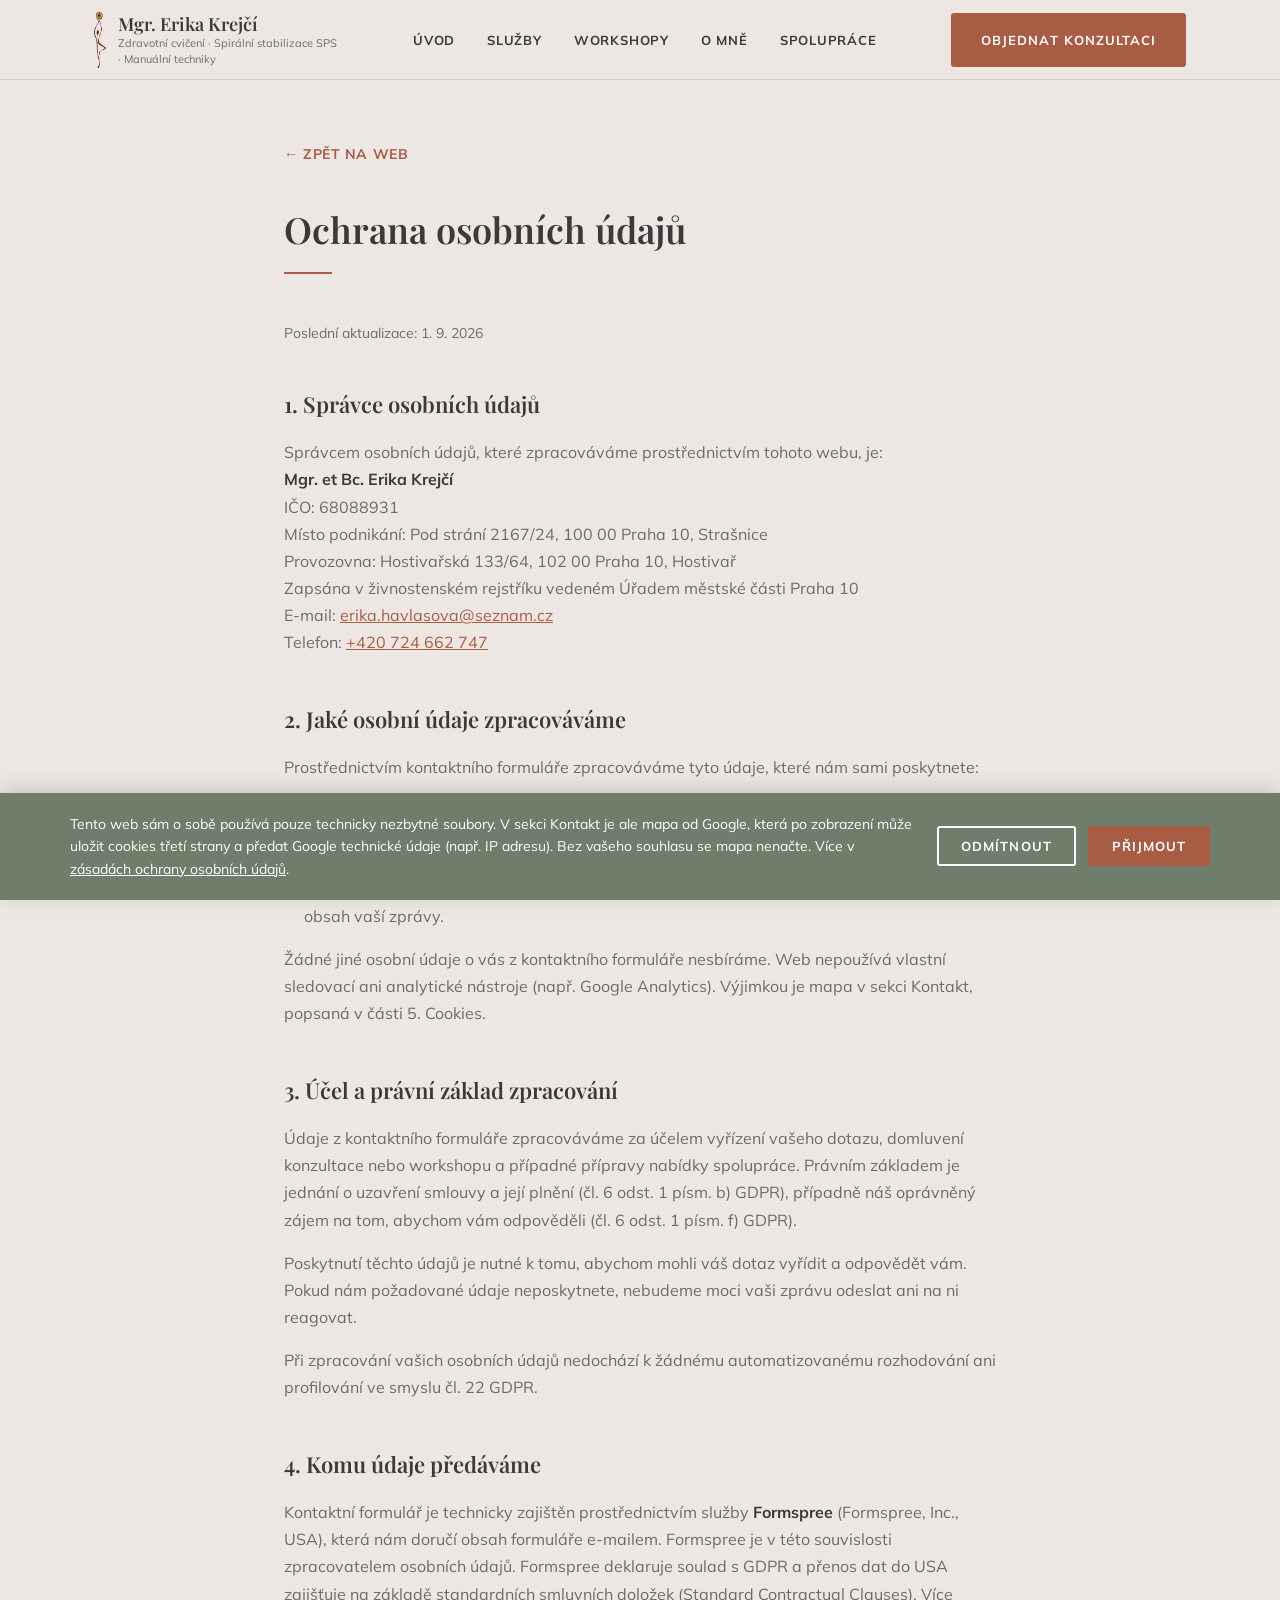
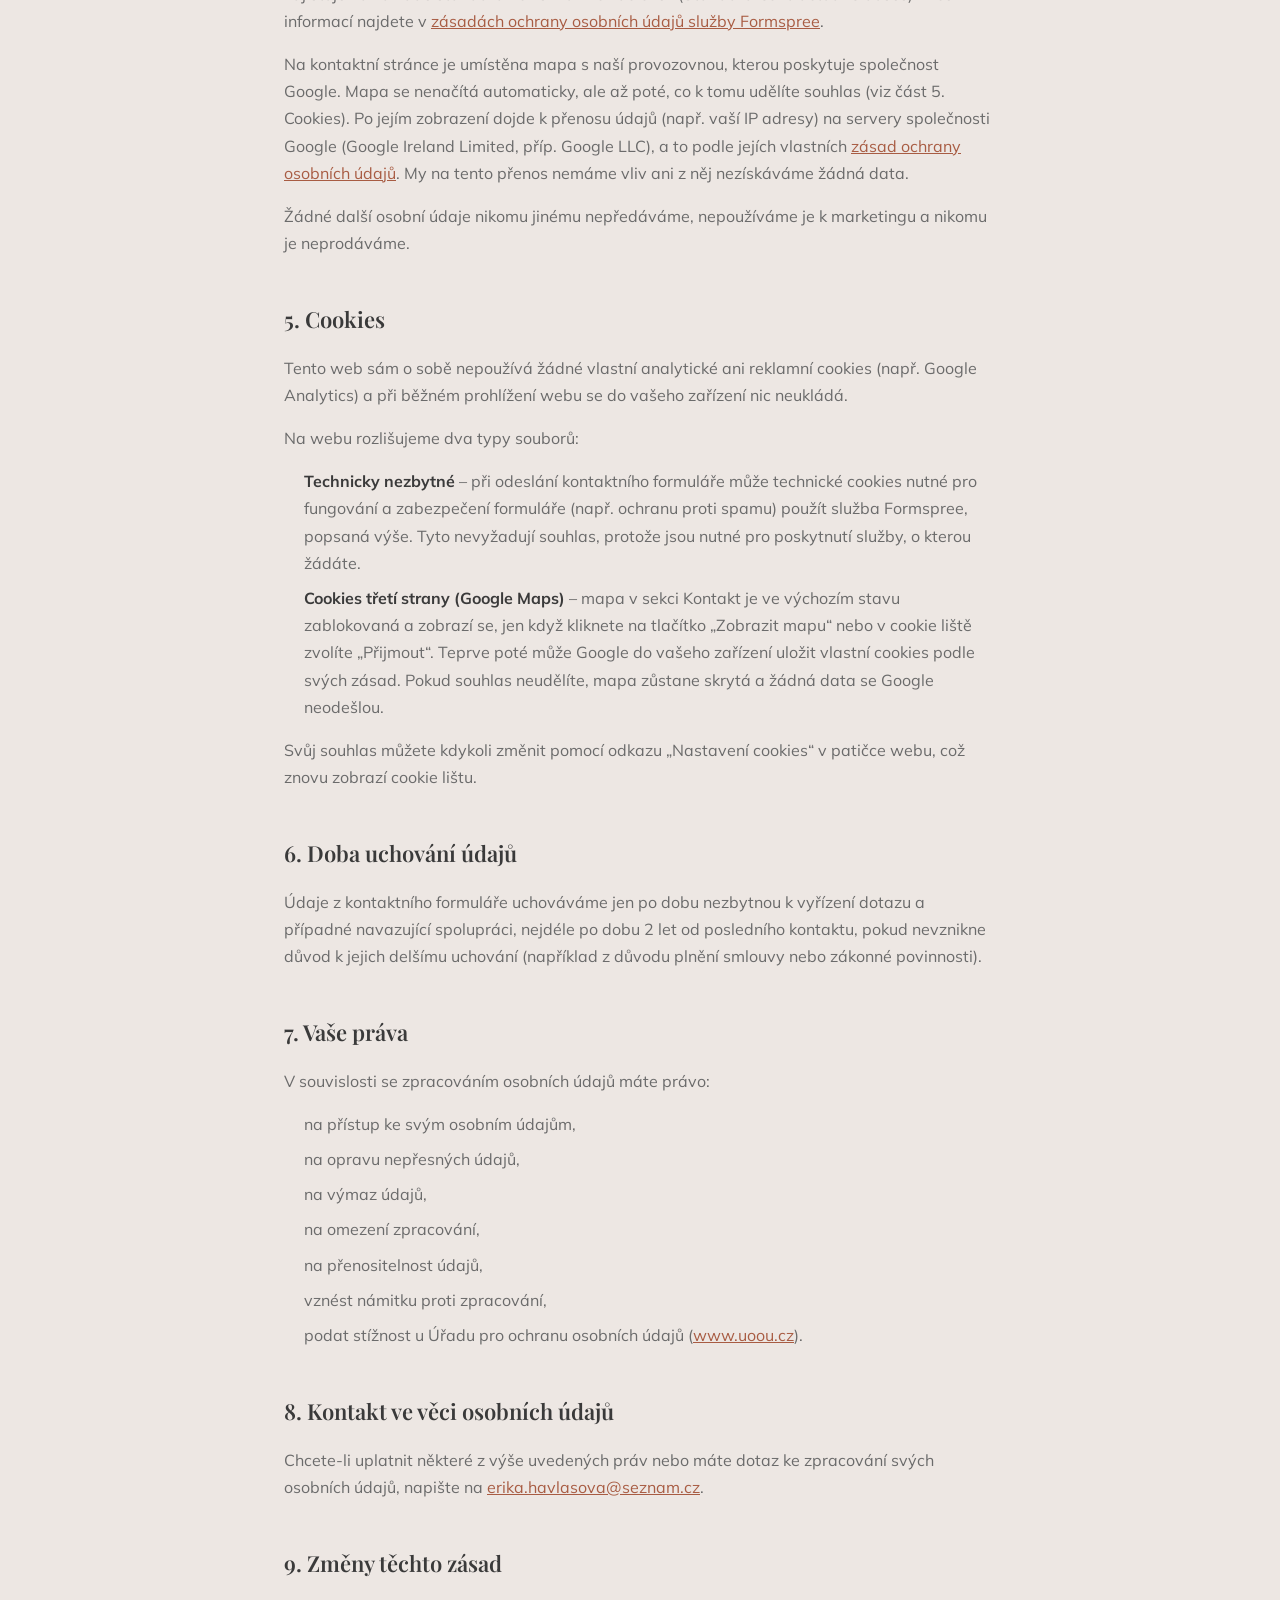
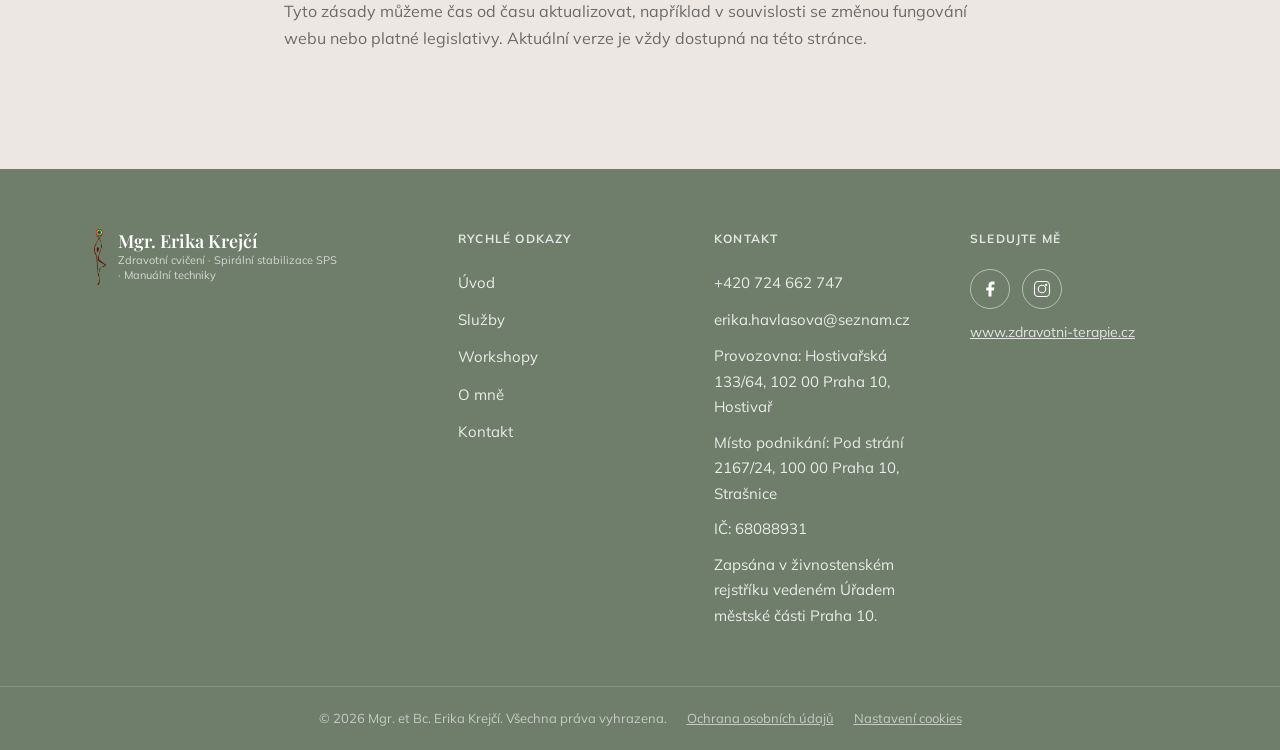
==== commit 7cd15e7d: "Apply client feedback: content updates, photos, and social links. Update intro and about copy, works" ====
--- a/ochrana-osobnich-udaju.html
+++ b/ochrana-osobnich-udaju.html
@@ -210,13 +210,14 @@
       <div class="footer__social">
         <h3 class="footer__heading">Sledujte mě</h3>
         <div class="footer__social-links">
-          <a href="#" class="footer__social-link" aria-label="Facebook">
+          <a href="https://www.facebook.com/erikakrejcii" class="footer__social-link" aria-label="Facebook" target="_blank" rel="noopener noreferrer">
             <svg viewBox="0 0 24 24" fill="currentColor" aria-hidden="true"><path d="M18 2h-3a5 5 0 00-5 5v3H7v4h3v8h4v-8h3l1-4h-4V7a1 1 0 011-1h3z"/></svg>
           </a>
-          <a href="#" class="footer__social-link" aria-label="Instagram">
+          <a href="https://www.instagram.com/erikakr_ejci/" class="footer__social-link" aria-label="Instagram" target="_blank" rel="noopener noreferrer">
             <svg viewBox="0 0 24 24" fill="none" stroke="currentColor" stroke-width="1.5" aria-hidden="true"><rect x="2" y="2" width="20" height="20" rx="5"/><circle cx="12" cy="12" r="5"/><circle cx="17.5" cy="6.5" r="1.5" fill="currentColor" stroke="none"/></svg>
           </a>
         </div>
+        <a href="https://www.zdravotni-terapie.cz" class="footer__web-link" target="_blank" rel="noopener noreferrer">www.zdravotni-terapie.cz</a>
       </div>
     </div>
 
--- a/css/style.css
+++ b/css/style.css
@@ -548,6 +548,22 @@
   opacity: 0.7;
 }
 
+.partners__item a {
+  color: inherit;
+  text-decoration: none;
+  transition: color var(--transition), opacity var(--transition);
+}
+
+.partners__item a:hover {
+  color: var(--color-primary);
+  opacity: 1;
+}
+
+.about__text a {
+  color: var(--color-primary);
+  text-decoration: underline;
+}
+
 /* --- Contact --- */
 .contact__inner {
   display: grid;
@@ -767,6 +783,20 @@
 .footer__social-link:hover {
   background-color: rgba(255, 255, 255, 0.15);
   border-color: var(--color-white);
+}
+
+.footer__web-link {
+  display: inline-block;
+  margin-top: 12px;
+  font-size: 0.875rem;
+  color: var(--color-white);
+  opacity: 0.8;
+  text-decoration: underline;
+  transition: opacity var(--transition);
+}
+
+.footer__web-link:hover {
+  opacity: 1;
 }
 
 .footer__bottom {
@@ -976,7 +1006,6 @@
   }
 
   .hero__image {
-    order: -1;
     max-width: 320px;
     margin: 0 auto;
   }
